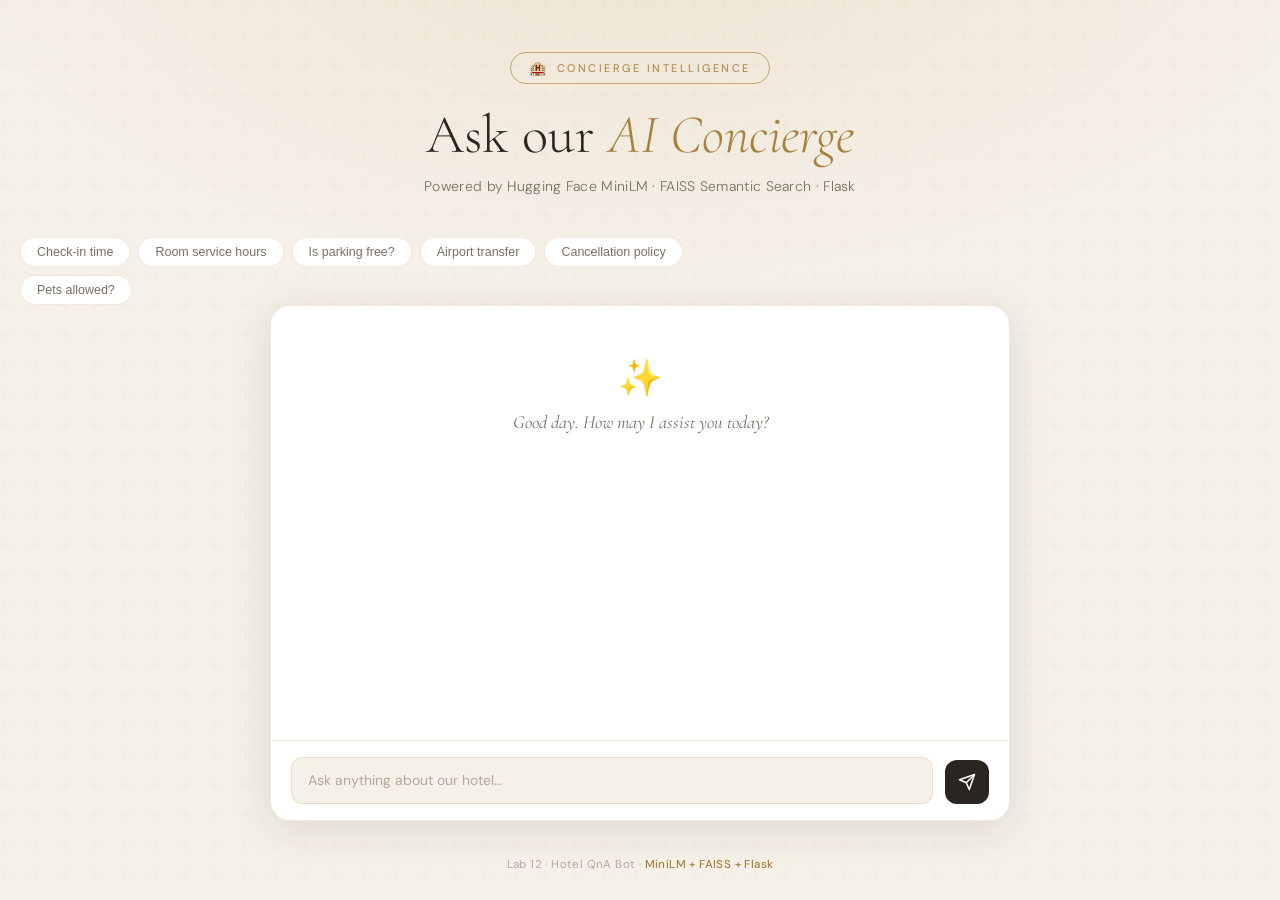
==== Lab 12/index.html @ 24ed40bd "Add files via upload" ====
<!DOCTYPE html>
<html lang="en">
<head>
  <meta charset="UTF-8" />
  <meta name="viewport" content="width=device-width, initial-scale=1.0" />
  <title>Hotel Concierge AI</title>
  <link href="https://fonts.googleapis.com/css2?family=Cormorant+Garamond:ital,wght@0,300;0,400;0,600;1,300&family=DM+Sans:wght@300;400;500&display=swap" rel="stylesheet" />
  <style>
    /* ── Reset & base ── */
    *, *::before, *::after { box-sizing: border-box; margin: 0; padding: 0; }

    :root {
      --cream:    #f5f0e8;
      --warm-off: #ede8dc;
      --gold:     #c9a96e;
      --gold-dk:  #a8813f;
      --charcoal: #2a2520;
      --muted:    #7a6f62;
      --line:     rgba(201,169,110,.25);
      --bubble-user: #2a2520;
      --bubble-bot:  #ffffff;
      --shadow:   0 8px 40px rgba(42,37,32,.12);
    }

    html, body {
      height: 100%;
      background: var(--cream);
      font-family: 'DM Sans', sans-serif;
      color: var(--charcoal);
    }

    body {
      display: flex;
      flex-direction: column;
      align-items: center;
      min-height: 100vh;
      padding: 0;
      background-image:
        radial-gradient(ellipse 80% 60% at 50% -10%, rgba(201,169,110,.18) 0%, transparent 70%),
        url("data:image/svg+xml,%3Csvg width='60' height='60' viewBox='0 0 60 60' xmlns='http://www.w3.org/2000/svg'%3E%3Cg fill='none' fill-rule='evenodd'%3E%3Cg fill='%23c9a96e' fill-opacity='0.06'%3E%3Cpath d='M36 34v-4h-2v4h-4v2h4v4h2v-4h4v-2h-4zm0-30V0h-2v4h-4v2h4v4h2V6h4V4h-4zM6 34v-4H4v4H0v2h4v4h2v-4h4v-2H6zM6 4V0H4v4H0v2h4v4h2V6h4V4H6z'/%3E%3C/g%3E%3C/g%3E%3C/svg%3E");
    }

    /* ── Header ── */
    header {
      width: 100%;
      max-width: 780px;
      padding: 52px 32px 28px;
      text-align: center;
    }

    .hotel-badge {
      display: inline-flex;
      align-items: center;
      gap: 8px;
      border: 1px solid var(--gold);
      border-radius: 40px;
      padding: 6px 18px;
      font-size: 11px;
      letter-spacing: 2.5px;
      text-transform: uppercase;
      color: var(--gold-dk);
      margin-bottom: 20px;
    }

    .hotel-badge span { font-size: 14px; }

    h1 {
      font-family: 'Cormorant Garamond', serif;
      font-size: clamp(2.2rem, 5vw, 3.4rem);
      font-weight: 300;
      line-height: 1.15;
      color: var(--charcoal);
      margin-bottom: 10px;
    }

    h1 em {
      font-style: italic;
      color: var(--gold-dk);
    }

    .subtitle {
      font-size: 14px;
      color: var(--muted);
      font-weight: 300;
      letter-spacing: .3px;
    }

    /* ── Chat container ── */
    .chat-wrapper {
      width: 100%;
      max-width: 780px;
      flex: 1;
      display: flex;
      flex-direction: column;
      padding: 0 20px 20px;
    }

    .chat-box {
      flex: 1;
      background: white;
      border: 1px solid var(--line);
      border-radius: 20px;
      box-shadow: var(--shadow);
      display: flex;
      flex-direction: column;
      overflow: hidden;
      min-height: 420px;
      max-height: 58vh;
    }

    /* Chat scroll area */
    .messages {
      flex: 1;
      overflow-y: auto;
      padding: 28px 28px 16px;
      display: flex;
      flex-direction: column;
      gap: 18px;
      scroll-behavior: smooth;
    }

    .messages::-webkit-scrollbar { width: 4px; }
    .messages::-webkit-scrollbar-track { background: transparent; }
    .messages::-webkit-scrollbar-thumb { background: var(--line); border-radius: 4px; }

    /* Welcome message */
    .welcome-msg {
      text-align: center;
      padding: 20px 0 10px;
    }

    .welcome-msg .icon {
      font-size: 36px;
      display: block;
      margin-bottom: 10px;
    }

    .welcome-msg p {
      font-family: 'Cormorant Garamond', serif;
      font-size: 1.15rem;
      color: var(--muted);
      font-style: italic;
    }

    /* Messages */
    .msg-row {
      display: flex;
      gap: 12px;
      animation: fadeUp .35s ease;
    }

    @keyframes fadeUp {
      from { opacity: 0; transform: translateY(10px); }
      to   { opacity: 1; transform: translateY(0); }
    }

    .msg-row.user  { flex-direction: row-reverse; }

    .avatar {
      width: 34px;
      height: 34px;
      border-radius: 50%;
      display: flex;
      align-items: center;
      justify-content: center;
      font-size: 16px;
      flex-shrink: 0;
      margin-top: 2px;
    }

    .avatar.bot  { background: var(--gold);   }
    .avatar.user { background: var(--charcoal); }

    .bubble {
      max-width: 70%;
      padding: 13px 17px;
      border-radius: 16px;
      font-size: 14.5px;
      line-height: 1.6;
    }

    .bubble.user {
      background: var(--bubble-user);
      color: white;
      border-bottom-right-radius: 4px;
    }

    .bubble.bot {
      background: var(--bubble-bot);
      border: 1px solid var(--line);
      color: var(--charcoal);
      border-bottom-left-radius: 4px;
    }

    /* Result cards inside bot bubble */
    .result-card {
      margin-top: 10px;
      background: var(--warm-off);
      border-left: 3px solid var(--gold);
      border-radius: 0 10px 10px 0;
      padding: 12px 14px;
    }

    .result-card:first-of-type { margin-top: 14px; }

    .result-card .q-label {
      font-size: 11px;
      text-transform: uppercase;
      letter-spacing: 1.8px;
      color: var(--gold-dk);
      margin-bottom: 5px;
      display: flex;
      align-items: center;
      justify-content: space-between;
    }

    .result-card .category-pill {
      background: var(--gold);
      color: white;
      font-size: 9px;
      letter-spacing: 1px;
      padding: 2px 8px;
      border-radius: 20px;
      text-transform: uppercase;
    }

    .result-card .matched-q {
      font-family: 'Cormorant Garamond', serif;
      font-size: 1rem;
      font-style: italic;
      color: var(--muted);
      margin-bottom: 7px;
    }

    .result-card .answer-text {
      font-size: 14px;
      color: var(--charcoal);
      line-height: 1.65;
    }

    .result-card .confidence {
      font-size: 11px;
      color: var(--muted);
      margin-top: 6px;
    }

    .confidence-bar {
      height: 3px;
      background: var(--line);
      border-radius: 3px;
      margin-top: 3px;
      overflow: hidden;
    }

    .confidence-fill {
      height: 100%;
      background: linear-gradient(90deg, var(--gold-dk), var(--gold));
      border-radius: 3px;
      transition: width .6s ease;
    }

    /* Typing indicator */
    .typing {
      display: flex;
      align-items: center;
      gap: 5px;
      padding: 14px 16px;
    }

    .typing span {
      width: 7px; height: 7px;
      background: var(--gold);
      border-radius: 50%;
      animation: bounce .9s infinite;
    }

    .typing span:nth-child(2) { animation-delay: .15s; }
    .typing span:nth-child(3) { animation-delay: .30s; }

    @keyframes bounce {
      0%,80%,100% { transform: translateY(0); }
      40%          { transform: translateY(-6px); }
    }

    /* ── Input area ── */
    .input-area {
      border-top: 1px solid var(--line);
      padding: 16px 20px;
      display: flex;
      gap: 12px;
      align-items: flex-end;
      background: white;
    }

    #user-input {
      flex: 1;
      border: 1px solid var(--line);
      border-radius: 12px;
      padding: 12px 16px;
      font-family: 'DM Sans', sans-serif;
      font-size: 14px;
      color: var(--charcoal);
      background: var(--cream);
      resize: none;
      outline: none;
      min-height: 44px;
      max-height: 120px;
      transition: border-color .2s;
      line-height: 1.5;
    }

    #user-input:focus { border-color: var(--gold); }
    #user-input::placeholder { color: #b5a89a; }

    #send-btn {
      width: 44px; height: 44px;
      border-radius: 12px;
      border: none;
      background: var(--charcoal);
      color: white;
      cursor: pointer;
      display: flex;
      align-items: center;
      justify-content: center;
      transition: background .2s, transform .1s;
      flex-shrink: 0;
    }

    #send-btn:hover  { background: var(--gold-dk); }
    #send-btn:active { transform: scale(.94); }

    #send-btn svg { width: 18px; height: 18px; }

    /* ── Quick suggestions ── */
    .suggestions {
      display: flex;
      gap: 8px;
      flex-wrap: wrap;
      padding: 14px 20px 0;
      max-width: 780px;
      width: 100%;
      align-self: flex-start;
    }

    .suggestion-chip {
      background: white;
      border: 1px solid var(--line);
      border-radius: 24px;
      padding: 7px 16px;
      font-size: 12.5px;
      color: var(--muted);
      cursor: pointer;
      transition: all .2s;
      white-space: nowrap;
    }

    .suggestion-chip:hover {
      border-color: var(--gold);
      color: var(--gold-dk);
      background: var(--warm-off);
    }

    /* ── Footer ── */
    footer {
      font-size: 11.5px;
      color: #b5a89a;
      letter-spacing: .4px;
      padding: 16px 0 28px;
      text-align: center;
    }

    footer strong { color: var(--gold-dk); font-weight: 500; }

    /* ── Error state ── */
    .error-bubble {
      background: #fff5f5;
      border: 1px solid #ffcccc;
      color: #b00;
    }
  </style>
</head>
<body>

  <!-- Header -->
  <header>
    <div class="hotel-badge"><span>🏨</span> Concierge Intelligence</div>
    <h1>Ask our <em>AI Concierge</em></h1>
    <p class="subtitle">Powered by Hugging Face MiniLM · FAISS Semantic Search · Flask</p>
  </header>

  <!-- Quick suggestion chips -->
  <div class="suggestions" id="suggestion-row">
    <button class="suggestion-chip" onclick="askSuggestion(this)">Check-in time</button>
    <button class="suggestion-chip" onclick="askSuggestion(this)">Room service hours</button>
    <button class="suggestion-chip" onclick="askSuggestion(this)">Is parking free?</button>
    <button class="suggestion-chip" onclick="askSuggestion(this)">Airport transfer</button>
    <button class="suggestion-chip" onclick="askSuggestion(this)">Cancellation policy</button>
    <button class="suggestion-chip" onclick="askSuggestion(this)">Pets allowed?</button>
  </div>

  <!-- Chat window -->
  <div class="chat-wrapper">
    <div class="chat-box">
      <div class="messages" id="messages">
        <div class="welcome-msg">
          <span class="icon">✨</span>
          <p>Good day. How may I assist you today?</p>
        </div>
      </div>

      <div class="input-area">
        <textarea id="user-input" rows="1" placeholder="Ask anything about our hotel…"></textarea>
        <button id="send-btn" onclick="sendQuery()">
          <svg viewBox="0 0 24 24" fill="none" stroke="currentColor" stroke-width="2" stroke-linecap="round" stroke-linejoin="round">
            <line x1="22" y1="2" x2="11" y2="13"/>
            <polygon points="22 2 15 22 11 13 2 9 22 2"/>
          </svg>
        </button>
      </div>
    </div>
  </div>

  <footer>Lab 12 · Hotel QnA Bot · <strong>MiniLM + FAISS + Flask</strong></footer>

<script>
  const messagesEl = document.getElementById('messages');
  const inputEl    = document.getElementById('user-input');

  /* Auto-grow textarea */
  inputEl.addEventListener('input', () => {
    inputEl.style.height = 'auto';
    inputEl.style.height = Math.min(inputEl.scrollHeight, 120) + 'px';
  });

  /* Send on Enter (Shift+Enter = newline) */
  inputEl.addEventListener('keydown', e => {
    if (e.key === 'Enter' && !e.shiftKey) { e.preventDefault(); sendQuery(); }
  });

  function askSuggestion(btn) {
    inputEl.value = btn.textContent.trim();
    sendQuery();
  }

  function appendMsg(role, html) {
    const isUser = role === 'user';
    const row = document.createElement('div');
    row.className = `msg-row ${role}`;

    const avatar = document.createElement('div');
    avatar.className = `avatar ${role}`;
    avatar.textContent = isUser ? '👤' : '🏨';

    const bubble = document.createElement('div');
    bubble.className = `bubble ${role}`;
    bubble.innerHTML = html;

    row.appendChild(avatar);
    row.appendChild(bubble);
    messagesEl.appendChild(row);
    messagesEl.scrollTop = messagesEl.scrollHeight;
    return bubble;
  }

  function showTyping() {
    const row = document.createElement('div');
    row.className = 'msg-row bot';
    row.id = 'typing-row';

    const avatar = document.createElement('div');
    avatar.className = 'avatar bot';
    avatar.textContent = '🏨';

    const bubble = document.createElement('div');
    bubble.className = 'bubble bot';
    bubble.innerHTML = `<div class="typing"><span></span><span></span><span></span></div>`;

    row.appendChild(avatar);
    row.appendChild(bubble);
    messagesEl.appendChild(row);
    messagesEl.scrollTop = messagesEl.scrollHeight;
  }

  function removeTyping() {
    const t = document.getElementById('typing-row');
    if (t) t.remove();
  }

  function buildResultHTML(results) {
    if (!results.length) {
      return `<p>I'm sorry, I couldn't find a matching answer. Please try rephrasing your question.</p>`;
    }

    /* Show best result prominently, others as secondaries */
    const [best, ...rest] = results;

    let html = `<p style="font-size:13px;color:var(--muted);margin-bottom:8px;">Here's what I found:</p>`;

    const card = (r, primary) => `
      <div class="result-card" ${primary ? '' : 'style="opacity:.85;margin-top:8px;"'}>
        <div class="q-label">
          <span>${primary ? 'Best Match' : `Match #${r.rank}`}</span>
          <span class="category-pill">${r.category}</span>
        </div>
        <div class="matched-q">"${r.question}"</div>
        <div class="answer-text">${r.answer}</div>
        <div class="confidence">Confidence
          <div class="confidence-bar">
            <div class="confidence-fill" style="width:${Math.min(r.confidence, 100)}%"></div>
          </div>
        </div>
      </div>`;

    html += card(best, true);

    if (rest.length) {
      html += `<details style="margin-top:12px;font-size:12.5px;color:var(--muted);cursor:pointer;">
        <summary style="list-style:none;display:flex;align-items:center;gap:6px;">
          <span>▸</span> See ${rest.length} more related answer${rest.length > 1 ? 's' : ''}
        </summary>
        ${rest.map(r => card(r, false)).join('')}
      </details>`;
    }

    return html;
  }

  async function sendQuery() {
    const query = inputEl.value.trim();
    if (!query) return;

    /* Show user bubble */
    appendMsg('user', `<p>${escapeHtml(query)}</p>`);

    /* Clear input */
    inputEl.value = '';
    inputEl.style.height = 'auto';

    /* Typing indicator */
    showTyping();

    try {
      const res  = await fetch('/ask', {
        method : 'POST',
        headers: { 'Content-Type': 'application/json' },
        body   : JSON.stringify({ query })
      });
      const data = await res.json();
      removeTyping();

      if (data.error) {
        appendMsg('bot', `<p class="error-bubble">${escapeHtml(data.error)}</p>`);
      } else {
        appendMsg('bot', buildResultHTML(data.results || []));
      }
    } catch (err) {
      removeTyping();
      appendMsg('bot', `<p>Something went wrong. Please make sure the Flask server is running.</p>`);
    }
  }

  function escapeHtml(t) {
    return t.replace(/&/g,'&amp;').replace(/</g,'&lt;').replace(/>/g,'&gt;').replace(/"/g,'&quot;');
  }
</script>
</body>
</html>
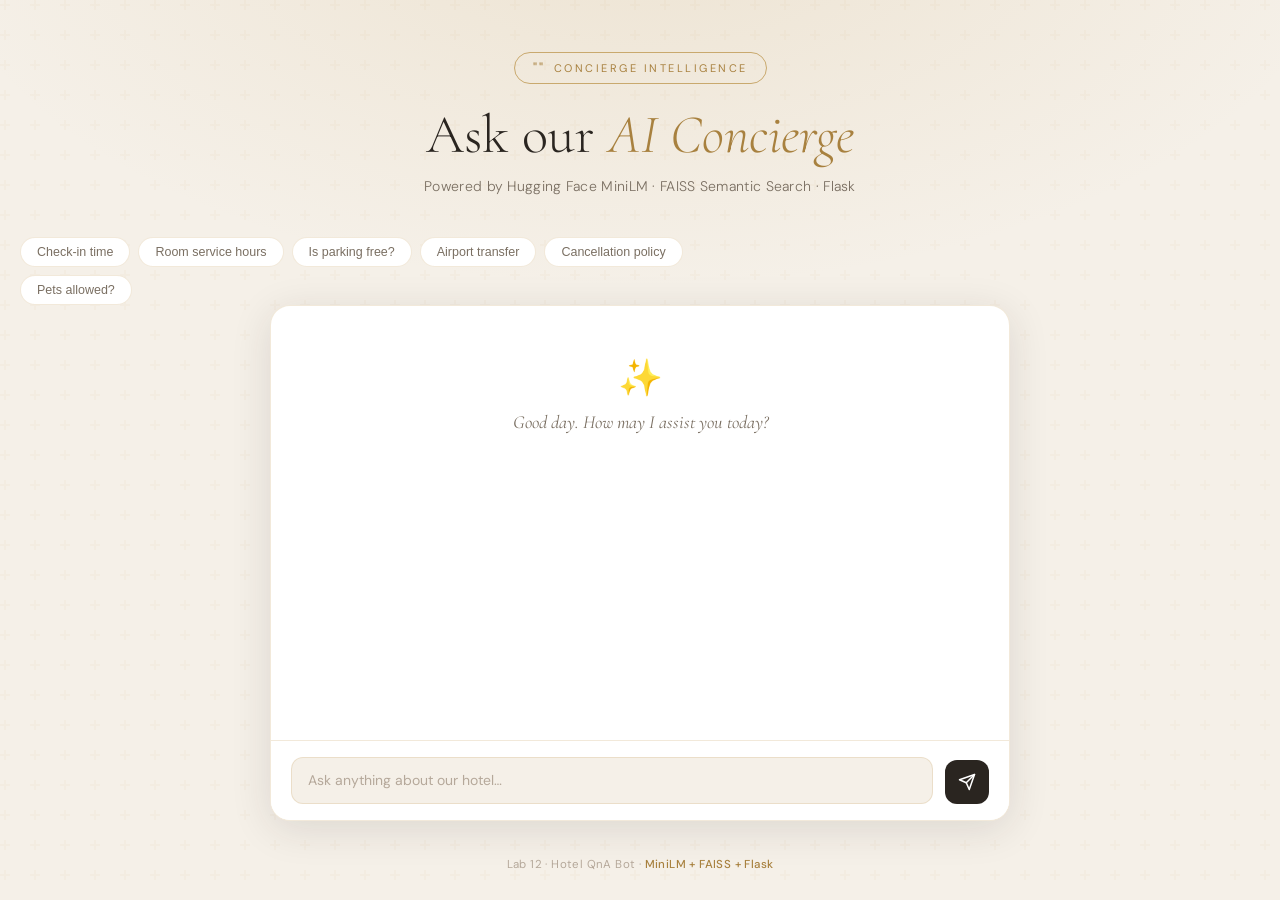
==== commit fe5088c3: "Add files via upload" ====
--- a/Lab 12/index.html
+++ b/Lab 12/index.html
@@ -6,7 +6,6 @@
   <title>Hotel Concierge AI</title>
   <link href="https://fonts.googleapis.com/css2?family=Cormorant+Garamond:ital,wght@0,300;0,400;0,600;1,300&family=DM+Sans:wght@300;400;500&display=swap" rel="stylesheet" />
   <style>
-    /* ── Reset & base ── */
     *, *::before, *::after { box-sizing: border-box; margin: 0; padding: 0; }
 
     :root {
@@ -40,7 +39,6 @@
         url("data:image/svg+xml,%3Csvg width='60' height='60' viewBox='0 0 60 60' xmlns='http://www.w3.org/2000/svg'%3E%3Cg fill='none' fill-rule='evenodd'%3E%3Cg fill='%23c9a96e' fill-opacity='0.06'%3E%3Cpath d='M36 34v-4h-2v4h-4v2h4v4h2v-4h4v-2h-4zm0-30V0h-2v4h-4v2h4v4h2V6h4V4h-4zM6 34v-4H4v4H0v2h4v4h2v-4h4v-2H6zM6 4V0H4v4H0v2h4v4h2V6h4V4H6z'/%3E%3C/g%3E%3C/g%3E%3C/svg%3E");
     }
 
-    /* ── Header ── */
     header {
       width: 100%;
       max-width: 780px;
@@ -85,7 +83,6 @@
       letter-spacing: .3px;
     }
 
-    /* ── Chat container ── */
     .chat-wrapper {
       width: 100%;
       max-width: 780px;
@@ -108,7 +105,6 @@
       max-height: 58vh;
     }
 
-    /* Chat scroll area */
     .messages {
       flex: 1;
       overflow-y: auto;
@@ -123,7 +119,6 @@
     .messages::-webkit-scrollbar-track { background: transparent; }
     .messages::-webkit-scrollbar-thumb { background: var(--line); border-radius: 4px; }
 
-    /* Welcome message */
     .welcome-msg {
       text-align: center;
       padding: 20px 0 10px;
@@ -142,7 +137,6 @@
       font-style: italic;
     }
 
-    /* Messages */
     .msg-row {
       display: flex;
       gap: 12px;
@@ -192,7 +186,6 @@
       border-bottom-left-radius: 4px;
     }
 
-    /* Result cards inside bot bubble */
     .result-card {
       margin-top: 10px;
       background: var(--warm-off);
@@ -259,7 +252,6 @@
       transition: width .6s ease;
     }
 
-    /* Typing indicator */
     .typing {
       display: flex;
       align-items: center;
@@ -282,7 +274,6 @@
       40%          { transform: translateY(-6px); }
     }
 
-    /* ── Input area ── */
     .input-area {
       border-top: 1px solid var(--line);
       padding: 16px 20px;
@@ -331,7 +322,6 @@
 
     #send-btn svg { width: 18px; height: 18px; }
 
-    /* ── Quick suggestions ── */
     .suggestions {
       display: flex;
       gap: 8px;
@@ -360,7 +350,6 @@
       background: var(--warm-off);
     }
 
-    /* ── Footer ── */
     footer {
       font-size: 11.5px;
       color: #b5a89a;
@@ -371,7 +360,6 @@
 
     footer strong { color: var(--gold-dk); font-weight: 500; }
 
-    /* ── Error state ── */
     .error-bubble {
       background: #fff5f5;
       border: 1px solid #ffcccc;
@@ -381,14 +369,12 @@
 </head>
 <body>
 
-  <!-- Header -->
   <header>
-    <div class="hotel-badge"><span>🏨</span> Concierge Intelligence</div>
+    <div class="hotel-badge"><span>""</span> Concierge Intelligence</div>
     <h1>Ask our <em>AI Concierge</em></h1>
     <p class="subtitle">Powered by Hugging Face MiniLM · FAISS Semantic Search · Flask</p>
   </header>
 
-  <!-- Quick suggestion chips -->
   <div class="suggestions" id="suggestion-row">
     <button class="suggestion-chip" onclick="askSuggestion(this)">Check-in time</button>
     <button class="suggestion-chip" onclick="askSuggestion(this)">Room service hours</button>
@@ -398,7 +384,6 @@
     <button class="suggestion-chip" onclick="askSuggestion(this)">Pets allowed?</button>
   </div>
 
-  <!-- Chat window -->
   <div class="chat-wrapper">
     <div class="chat-box">
       <div class="messages" id="messages">
@@ -432,7 +417,7 @@
     inputEl.style.height = Math.min(inputEl.scrollHeight, 120) + 'px';
   });
 
-  /* Send on Enter (Shift+Enter = newline) */
+
   inputEl.addEventListener('keydown', e => {
     if (e.key === 'Enter' && !e.shiftKey) { e.preventDefault(); sendQuery(); }
   });
@@ -491,7 +476,6 @@
       return `<p>I'm sorry, I couldn't find a matching answer. Please try rephrasing your question.</p>`;
     }
 
-    /* Show best result prominently, others as secondaries */
     const [best, ...rest] = results;
 
     let html = `<p style="font-size:13px;color:var(--muted);margin-bottom:8px;">Here's what I found:</p>`;
@@ -499,14 +483,14 @@
     const card = (r, primary) => `
       <div class="result-card" ${primary ? '' : 'style="opacity:.85;margin-top:8px;"'}>
         <div class="q-label">
-          <span>${primary ? 'Best Match' : `Match #${r.rank}`}</span>
-          <span class="category-pill">${r.category}</span>
+          <span>${primary ? '⭐ Best Match' : `#${r.rank} Match`}</span>
+          <span class="category-pill">${r.category || 'Hotel Info'}</span>
         </div>
         <div class="matched-q">"${r.question}"</div>
         <div class="answer-text">${r.answer}</div>
-        <div class="confidence">Confidence
+        <div class="confidence">Confidence: ${Math.round(r.confidence || 0)}%
           <div class="confidence-bar">
-            <div class="confidence-fill" style="width:${Math.min(r.confidence, 100)}%"></div>
+            <div class="confidence-fill" style="width:${Math.min(r.confidence || 0, 100)}%"></div>
           </div>
         </div>
       </div>`;
@@ -529,14 +513,11 @@
     const query = inputEl.value.trim();
     if (!query) return;
 
-    /* Show user bubble */
     appendMsg('user', `<p>${escapeHtml(query)}</p>`);
 
-    /* Clear input */
     inputEl.value = '';
     inputEl.style.height = 'auto';
 
-    /* Typing indicator */
     showTyping();
 
     try {
